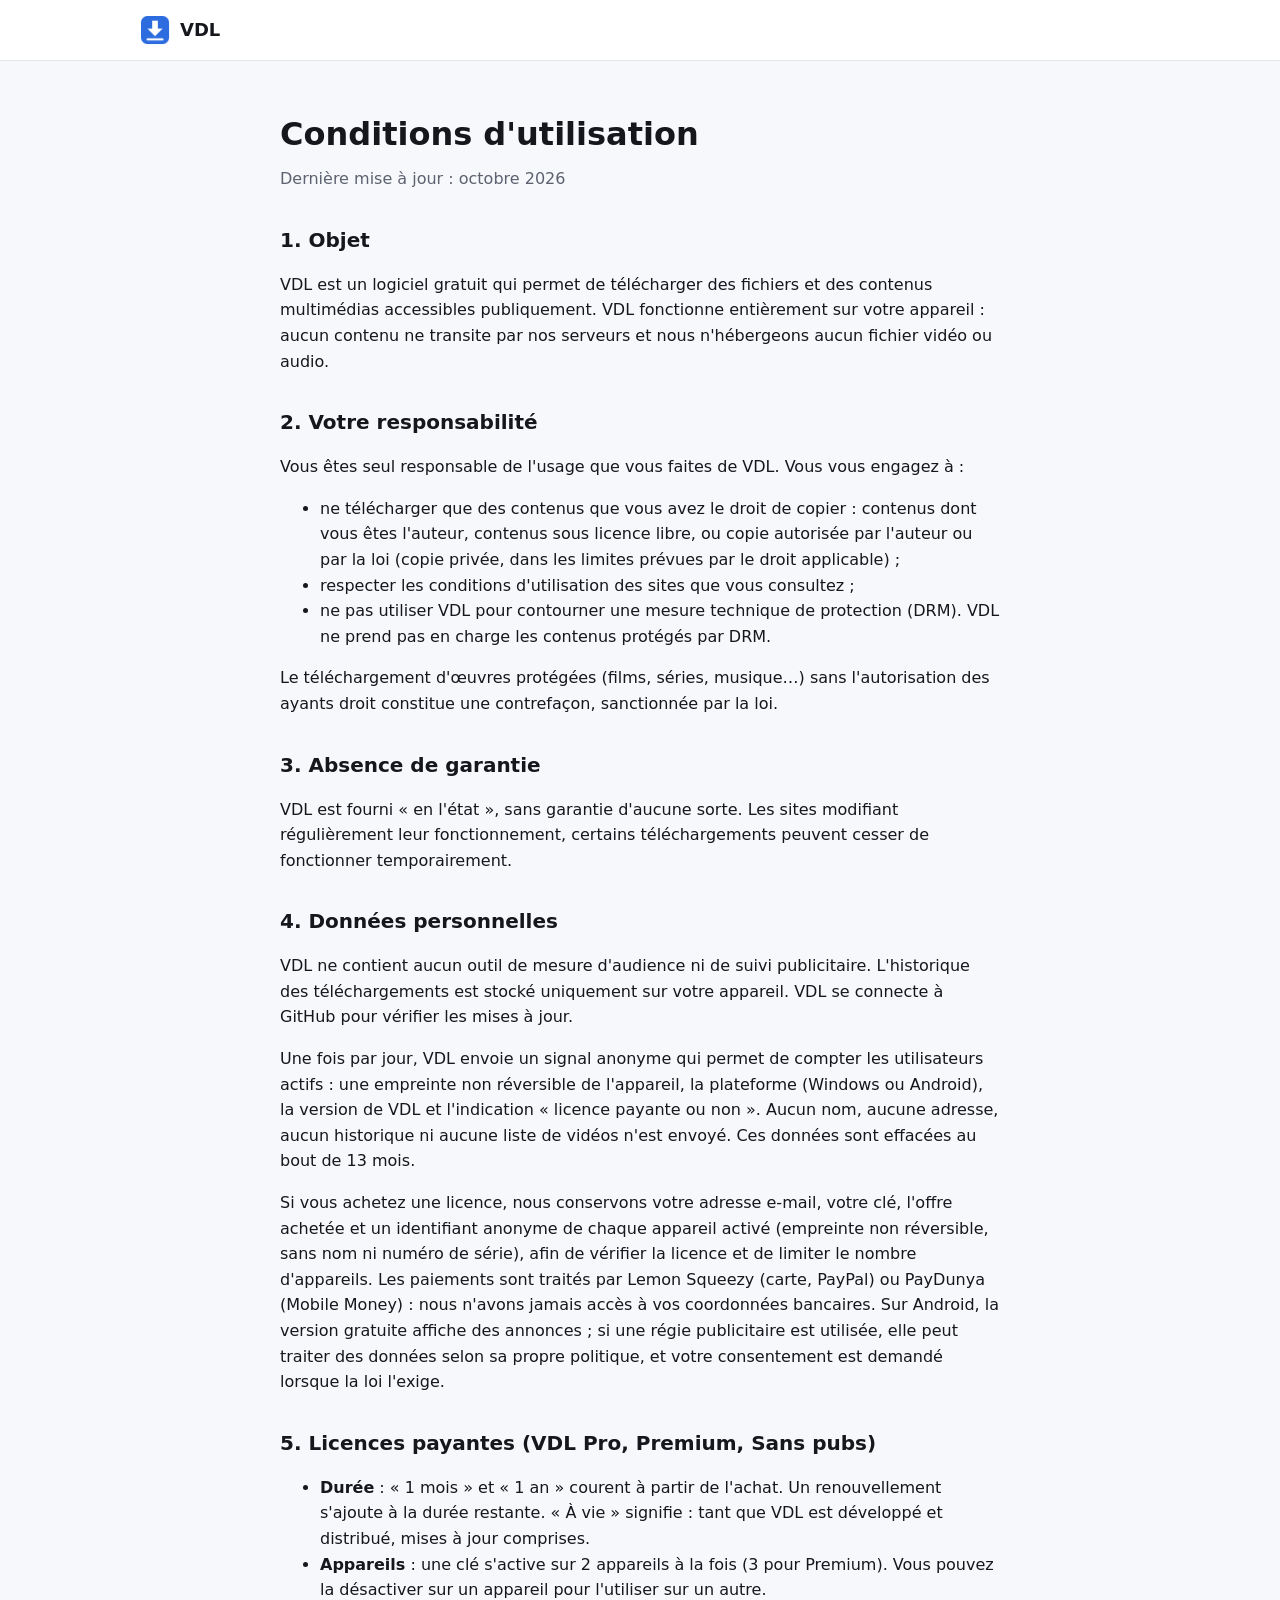
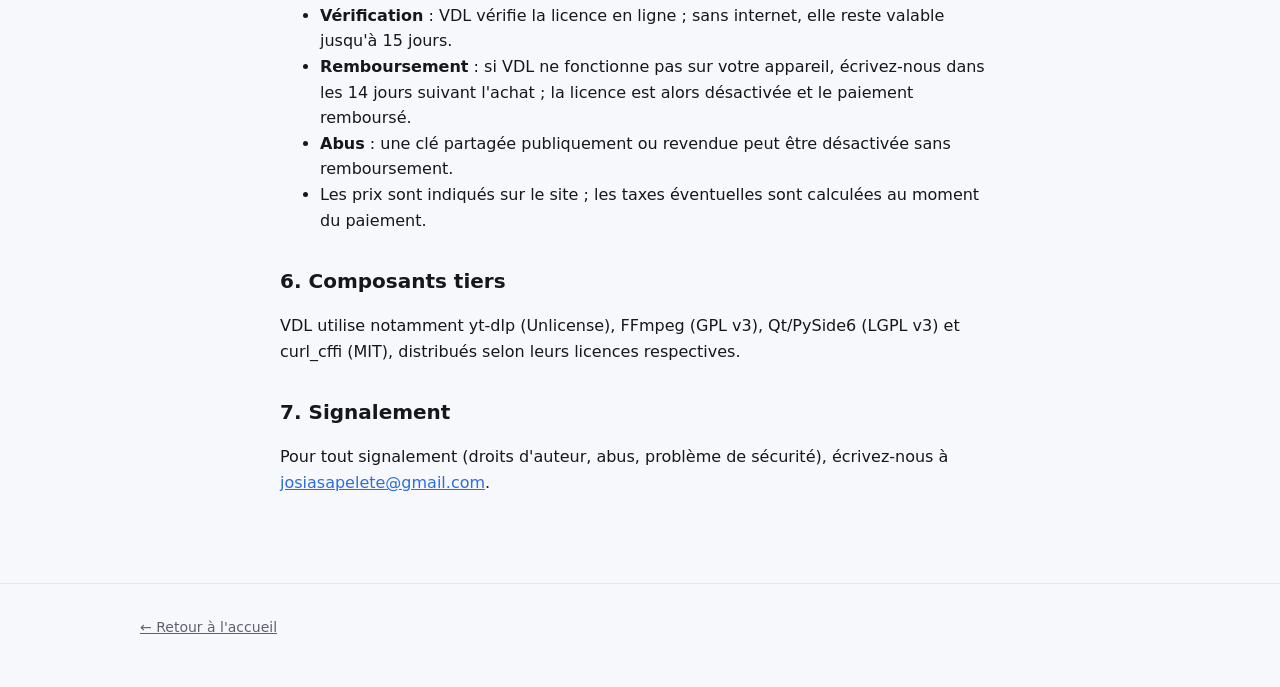
==== conditions.html @ c2122e07 "Site josiasapelete/vdl@b5f7071f3b7227092605905dc2d6e54211e97e05" ====
<!doctype html>
<html lang="fr">
<head>
  <meta charset="utf-8">
  <meta name="viewport" content="width=device-width, initial-scale=1">
  <title>Conditions d'utilisation — VDL</title>
  <link rel="icon" href="assets/icon.png">
  <link rel="stylesheet" href="style.css">
</head>
<body>
  <header>
    <div class="wrap">
      <a class="brand" href="index.html"><img src="assets/icon.png" alt="">VDL</a>
    </div>
  </header>

  <main class="wrap doc">
    <h1>Conditions d'utilisation</h1>
    <p class="updated">Dernière mise à jour : octobre 2026</p>

    <h2>1. Objet</h2>
    <p>VDL est un logiciel gratuit qui permet de télécharger des fichiers et des contenus multimédias
      accessibles publiquement. VDL fonctionne entièrement sur votre appareil : aucun contenu ne transite
      par nos serveurs et nous n'hébergeons aucun fichier vidéo ou audio.</p>

    <h2>2. Votre responsabilité</h2>
    <p>Vous êtes seul responsable de l'usage que vous faites de VDL. Vous vous engagez à :</p>
    <ul>
      <li>ne télécharger que des contenus que vous avez le droit de copier : contenus dont vous êtes l'auteur,
        contenus sous licence libre, ou copie autorisée par l'auteur ou par la loi (copie privée, dans les limites
        prévues par le droit applicable) ;</li>
      <li>respecter les conditions d'utilisation des sites que vous consultez ;</li>
      <li>ne pas utiliser VDL pour contourner une mesure technique de protection (DRM). VDL ne prend pas en
        charge les contenus protégés par DRM.</li>
    </ul>
    <p>Le téléchargement d'œuvres protégées (films, séries, musique…) sans l'autorisation des ayants droit
      constitue une contrefaçon, sanctionnée par la loi.</p>

    <h2>3. Absence de garantie</h2>
    <p>VDL est fourni « en l'état », sans garantie d'aucune sorte. Les sites modifiant régulièrement leur
      fonctionnement, certains téléchargements peuvent cesser de fonctionner temporairement.</p>

    <h2>4. Données personnelles</h2>
    <p>VDL ne contient aucun outil de mesure d'audience ni de suivi publicitaire. L'historique des
      téléchargements est stocké uniquement sur votre appareil. VDL se connecte à GitHub pour vérifier les
      mises à jour.</p>
    <p>Une fois par jour, VDL envoie un signal anonyme qui permet de compter les utilisateurs actifs :
      une empreinte non réversible de l'appareil, la plateforme (Windows ou Android), la version de VDL et
      l'indication « licence payante ou non ». Aucun nom, aucune adresse, aucun historique ni aucune liste
      de vidéos n'est envoyé. Ces données sont effacées au bout de 13 mois.</p>
    <p>Si vous achetez une licence, nous conservons votre adresse e-mail, votre clé, l'offre achetée et un
      identifiant anonyme de chaque appareil activé (empreinte non réversible, sans nom ni numéro de série),
      afin de vérifier la licence et de limiter le nombre d'appareils. Les paiements sont traités par
      Lemon Squeezy (carte, PayPal) ou PayDunya (Mobile Money) : nous n'avons jamais accès à vos coordonnées
      bancaires. Sur Android, la version gratuite affiche des annonces ; si une régie publicitaire est
      utilisée, elle peut traiter des données selon sa propre politique, et votre consentement est demandé
      lorsque la loi l'exige.</p>

    <h2>5. Licences payantes (VDL Pro, Premium, Sans pubs)</h2>
    <ul>
      <li><b>Durée</b> : « 1 mois » et « 1 an » courent à partir de l'achat. Un renouvellement s'ajoute à la
        durée restante. « À vie » signifie : tant que VDL est développé et distribué, mises à jour comprises.</li>
      <li><b>Appareils</b> : une clé s'active sur 2 appareils à la fois (3 pour Premium). Vous pouvez la
        désactiver sur un appareil pour l'utiliser sur un autre.</li>
      <li><b>Vérification</b> : VDL vérifie la licence en ligne ; sans internet, elle reste valable jusqu'à
        15 jours.</li>
      <li><b>Remboursement</b> : si VDL ne fonctionne pas sur votre appareil, écrivez-nous dans les 14 jours
        suivant l'achat ; la licence est alors désactivée et le paiement remboursé.</li>
      <li><b>Abus</b> : une clé partagée publiquement ou revendue peut être désactivée sans remboursement.</li>
      <li>Les prix sont indiqués sur le site ; les taxes éventuelles sont calculées au moment du paiement.</li>
    </ul>

    <h2>6. Composants tiers</h2>
    <p>VDL utilise notamment yt-dlp (Unlicense), FFmpeg (GPL v3), Qt/PySide6 (LGPL v3) et curl_cffi (MIT),
      distribués selon leurs licences respectives.</p>

    <h2>7. Signalement</h2>
    <p>Pour tout signalement (droits d'auteur, abus, problème de sécurité), écrivez-nous à
      <a id="contact" href="#">l'adresse de contact</a>.</p>
  </main>

  <footer>
    <div class="wrap"><a href="index.html">← Retour à l'accueil</a></div>
  </footer>
  <script src="config.js"></script>
  <script>
    const c = (window.VDL_CONFIG || {}).contact;
    if (c) { const a = document.getElementById("contact"); a.href = "mailto:" + c; a.textContent = c; }
  </script>
</body>
</html>
---- style.css ----
:root {
  --bg: #f7f8fb;
  --surface: #ffffff;
  --fg: #15171c;
  --muted: #5d6270;
  --line: #e4e6ec;
  --accent: #2d6cdf;
  --accent-ink: #ffffff;
  --accent-soft: #2d6cdf14;
  --warn: #9a6200;
  --radius: 14px;
  --shadow: 0 1px 2px rgba(16, 24, 40, .05), 0 8px 24px rgba(16, 24, 40, .06);
}
@media (prefers-color-scheme: dark) {
  :root {
    --bg: #0f1115;
    --surface: #171a21;
    --fg: #eceef3;
    --muted: #9aa0ad;
    --line: #262a33;
    --accent: #5b8ff0;
    --accent-soft: #5b8ff01f;
    --warn: #e3b25a;
    --shadow: none;
  }
}

* { box-sizing: border-box; }
html { scroll-behavior: smooth; }
body {
  margin: 0;
  background: var(--bg);
  color: var(--fg);
  font: 16px/1.6 system-ui, -apple-system, "Segoe UI", Roboto, sans-serif;
  -webkit-font-smoothing: antialiased;
}
a { color: var(--accent); }
img { max-width: 100%; display: block; }
.wrap { max-width: 1040px; margin: 0 auto; padding: 0 20px; }

/* En-tête */
header { border-bottom: 1px solid var(--line); background: var(--surface); position: sticky; top: 0; z-index: 5; }
header .wrap { display: flex; align-items: center; justify-content: space-between; height: 60px; }
.brand { display: flex; align-items: center; gap: 10px; font-weight: 700; font-size: 18px; color: var(--fg); text-decoration: none; }
.brand img { width: 30px; height: 30px; }
nav { display: flex; gap: 20px; }
nav a { color: var(--muted); text-decoration: none; font-size: 15px; }
nav a:hover { color: var(--fg); }
@media (max-width: 600px) { nav { display: none; } }

/* Accroche */
.hero { padding: 72px 0 56px; text-align: center; }
.hero h1 { font-size: clamp(30px, 5vw, 48px); line-height: 1.15; margin: 0 0 16px; letter-spacing: -.02em; }
.hero p.lead { font-size: clamp(17px, 2.2vw, 20px); color: var(--muted); max-width: 640px; margin: 0 auto 32px; }
.btn {
  display: inline-flex; align-items: center; gap: 10px;
  padding: 14px 26px; border-radius: 12px; border: 0;
  background: var(--accent); color: var(--accent-ink);
  font: 600 17px/1 inherit; text-decoration: none; cursor: pointer;
}
.btn:hover { filter: brightness(1.08); }
.btn.disabled { background: var(--line); color: var(--muted); pointer-events: none; }
.btn svg { width: 20px; height: 20px; }
.meta { margin-top: 12px; color: var(--muted); font-size: 14px; }
.others { margin-top: 20px; font-size: 15px; color: var(--muted); }
.others a { margin: 0 6px; }

/* Plateformes */
.platforms { display: grid; grid-template-columns: repeat(4, 1fr); gap: 14px; margin: 8px 0 72px; }
@media (max-width: 820px) { .platforms { grid-template-columns: repeat(2, 1fr); } }
@media (max-width: 440px) { .platforms { grid-template-columns: 1fr; } }
.platform {
  background: var(--surface); border: 1px solid var(--line); border-radius: var(--radius);
  padding: 20px; box-shadow: var(--shadow); display: flex; flex-direction: column; gap: 6px;
}
.platform.current { border-color: var(--accent); box-shadow: 0 0 0 3px var(--accent-soft); }
.platform h3 { margin: 0; font-size: 17px; }
.platform p { margin: 0 0 10px; color: var(--muted); font-size: 14px; flex: 1; }
.platform a.dl { font-weight: 600; text-decoration: none; }
.platform .soon { color: var(--muted); font-size: 14px; font-weight: 600; }

/* Sections */
section { padding: 56px 0; border-top: 1px solid var(--line); }
section h2 { font-size: clamp(24px, 3.4vw, 32px); margin: 0 0 8px; letter-spacing: -.01em; }
section p.sub { color: var(--muted); margin: 0 0 32px; }
.features { display: grid; grid-template-columns: repeat(3, 1fr); gap: 16px; }
@media (max-width: 820px) { .features { grid-template-columns: 1fr 1fr; } }
@media (max-width: 520px) { .features { grid-template-columns: 1fr; } }
/* Tarifs */
.pay-toggle { display: inline-flex; gap: 4px; padding: 4px; border-radius: 999px; background: var(--surface); border: 1px solid var(--line); margin-bottom: 20px; flex-wrap: wrap; }
.pay-toggle button { border: 0; background: none; color: var(--muted); font: 600 14px system-ui, sans-serif; padding: 8px 14px; border-radius: 999px; cursor: pointer; }
.pay-toggle button.on { background: var(--accent); color: var(--accent-ink); }
.plans { display: grid; grid-template-columns: repeat(3, 1fr); gap: 16px; align-items: start; }
@media (max-width: 820px) { .plans { grid-template-columns: 1fr; } }
.plan { position: relative; background: var(--surface); border: 1px solid var(--line); border-radius: var(--radius); padding: 22px; box-shadow: var(--shadow); }
.plan.featured { border: 2px solid var(--accent); }
.plan h3 { margin: 0 0 10px; font-size: 19px; }
.plan h3 small { display: block; font-size: 13px; font-weight: 500; color: var(--muted); }
.plan ul { margin: 0 0 16px; padding-left: 18px; color: var(--muted); font-size: 14px; }
.plan .tag-best { position: absolute; top: -12px; right: 16px; background: var(--accent); color: var(--accent-ink); font-size: 12px; font-weight: 700; padding: 3px 10px; border-radius: 999px; }
.price-row { display: flex; align-items: center; gap: 10px; padding: 10px 0; border-top: 1px solid var(--line); }
.price-row .dur { color: var(--muted); font-size: 14px; min-width: 52px; }
.price-row .amount { flex: 1; font-weight: 700; font-size: 18px; }
.price-row.hidden { display: none; }
.btn.small { padding: 8px 14px; font-size: 14px; }
.free-note { color: var(--muted); font-size: 14px; margin: 16px 0 0; }
.feature { background: var(--surface); border: 1px solid var(--line); border-radius: var(--radius); padding: 20px; }
.feature .ico { width: 38px; height: 38px; border-radius: 10px; background: var(--accent-soft); color: var(--accent); display: grid; place-items: center; margin-bottom: 12px; }
.feature .ico svg { width: 20px; height: 20px; }
.feature h3 { margin: 0 0 6px; font-size: 17px; }
.feature p { margin: 0; color: var(--muted); font-size: 15px; }

.shot { margin: 0 auto; border-radius: var(--radius); border: 1px solid var(--line); box-shadow: var(--shadow); overflow: hidden; max-width: 900px; }

/* Guides */
.guides { display: grid; grid-template-columns: repeat(3, 1fr); gap: 16px; }
@media (max-width: 820px) { .guides { grid-template-columns: 1fr; } }
.guide { background: var(--surface); border: 1px solid var(--line); border-radius: var(--radius); padding: 22px; }
.guide h3 { margin: 0 0 12px; font-size: 18px; }
.guide ol { margin: 0; padding-left: 20px; }
.guide li { margin-bottom: 8px; }
.guide .note { margin-top: 12px; font-size: 14px; color: var(--muted); }
kbd, .ui { font: 600 .9em/1 inherit; background: var(--accent-soft); color: var(--fg); padding: 2px 6px; border-radius: 5px; white-space: nowrap; }

/* FAQ */
details { background: var(--surface); border: 1px solid var(--line); border-radius: 12px; padding: 16px 20px; margin-bottom: 10px; }
summary { cursor: pointer; font-weight: 600; }
details p { color: var(--muted); margin: 10px 0 0; }

/* Pied de page */
footer { border-top: 1px solid var(--line); padding: 32px 0 48px; color: var(--muted); font-size: 14px; }
footer .wrap { display: flex; flex-wrap: wrap; gap: 12px 24px; justify-content: space-between; }
footer a { color: var(--muted); }

/* Page texte (conditions) */
.doc { max-width: 760px; padding: 48px 20px 72px; }
.doc h1 { font-size: 32px; margin: 0 0 6px; }
.doc h2 { font-size: 20px; margin: 32px 0 8px; }
.doc p, .doc li { color: var(--fg); }
.doc .updated { color: var(--muted); margin: 0 0 24px; }

/* Bandeau « Nouveau » */
.new-badge {
  display: inline-flex; align-items: center; gap: 10px; margin-bottom: 22px;
  padding: 6px 14px 6px 6px; border-radius: 999px; border: 1px solid var(--line);
  background: var(--surface); color: var(--fg); text-decoration: none; font-size: 14px;
}
.new-badge span { background: var(--accent); color: var(--accent-ink); border-radius: 999px; padding: 3px 10px; font-weight: 600; font-size: 13px; }
.new-badge:hover { border-color: var(--accent); }
@media (max-width: 520px) { .new-badge { font-size: 13px; text-align: left; } }

/* Section Android */
.kicker { display: inline-block; color: var(--accent); font-weight: 600; font-size: 14px; margin-bottom: 8px; }
.android-points { display: grid; grid-template-columns: repeat(4, 1fr); gap: 16px; margin-bottom: 40px; }
@media (max-width: 900px) { .android-points { grid-template-columns: 1fr 1fr; } }
@media (max-width: 520px) { .android-points { grid-template-columns: 1fr; } }
.point { border-left: 3px solid var(--accent); padding: 2px 0 2px 14px; }
.point h3 { margin: 0 0 6px; font-size: 16px; }
.point p { margin: 0; color: var(--muted); font-size: 15px; }

.phones {
  display: flex; gap: 20px; overflow-x: auto; scroll-snap-type: x mandatory;
  padding: 4px 4px 16px; margin: 0 -4px;
}
.phone { flex: 0 0 230px; margin: 0; scroll-snap-align: start; }
.phone img {
  width: 100%; height: auto; border-radius: 26px; border: 6px solid #1b1d23;
  box-shadow: 0 10px 30px rgba(16, 24, 40, .18); background: #fff;
}
.phone figcaption { margin-top: 12px; font-size: 14px; color: var(--muted); text-align: center; }
.center { text-align: center; margin: 28px 0 0; }

/* Nouveautés */
.changelog { display: grid; gap: 16px; }
.release { background: var(--surface); border: 1px solid var(--line); border-radius: var(--radius); padding: 20px 22px; }
.release-head { display: flex; align-items: center; gap: 12px; margin-bottom: 8px; }
.release .tag { background: var(--accent-soft); color: var(--accent); font-weight: 700; font-size: 13px; padding: 3px 10px; border-radius: 999px; }
.release .date { color: var(--muted); font-size: 14px; }
.release h3 { margin: 0 0 8px; font-size: 18px; }
.release ul { margin: 0; padding-left: 20px; color: var(--muted); }
.release li { margin-bottom: 4px; }
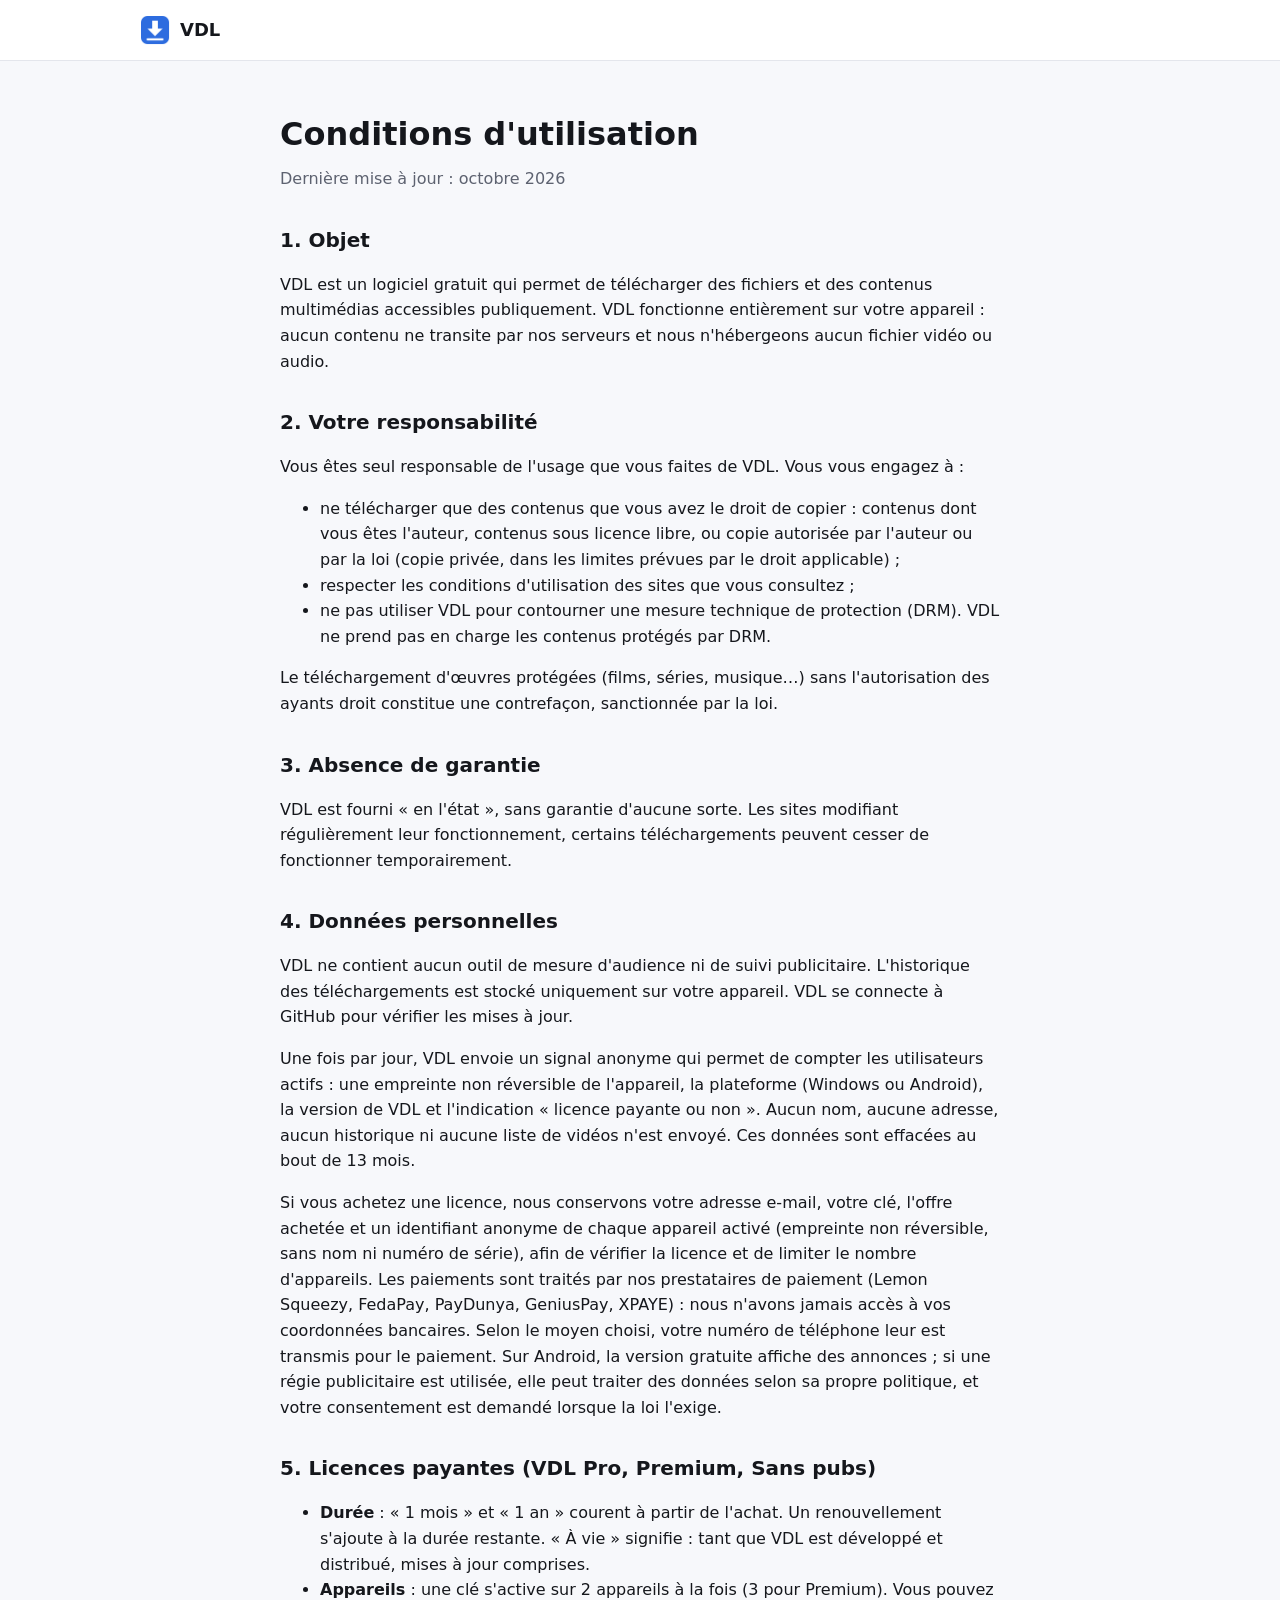
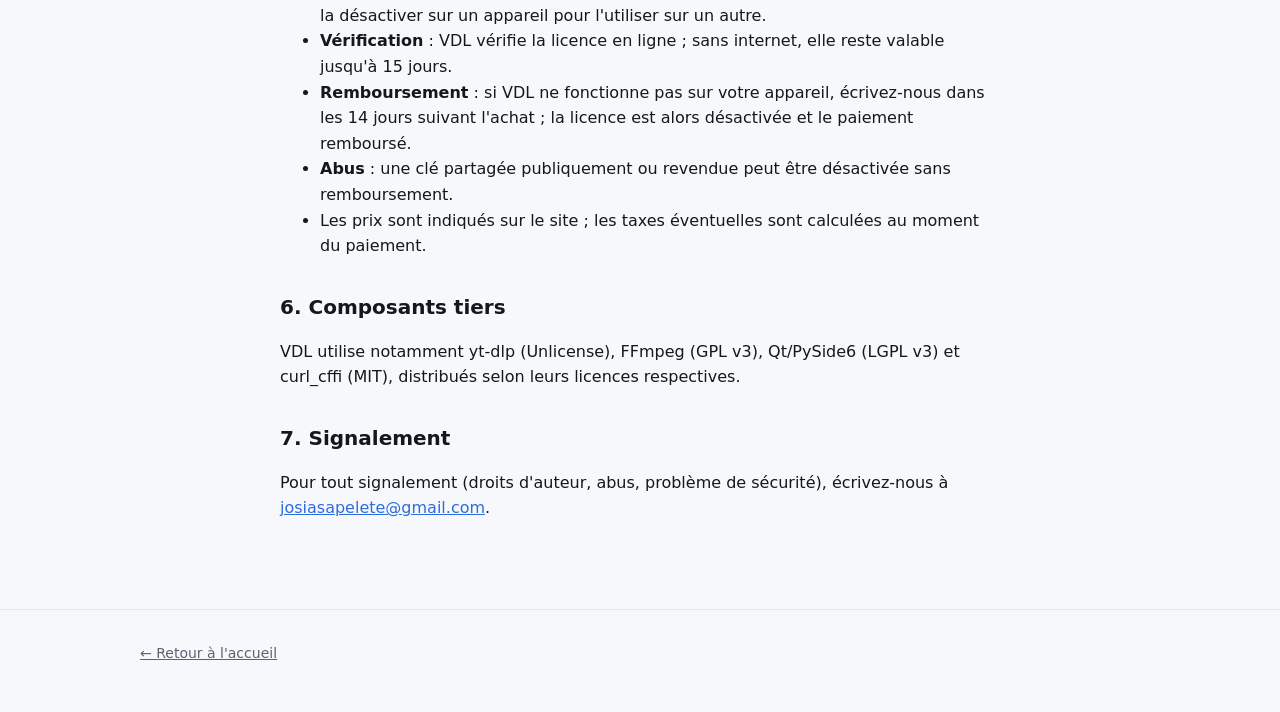
==== commit be22acb4: "Site josiasapelete/vdl@2f2d926a12bb8e24a9d0c6c224f63cb47164e4df" ====
--- a/conditions.html
+++ b/conditions.html
@@ -51,8 +51,8 @@
     <p>Si vous achetez une licence, nous conservons votre adresse e-mail, votre clé, l'offre achetée et un
       identifiant anonyme de chaque appareil activé (empreinte non réversible, sans nom ni numéro de série),
       afin de vérifier la licence et de limiter le nombre d'appareils. Les paiements sont traités par
-      Lemon Squeezy (carte, PayPal) ou PayDunya (Mobile Money) : nous n'avons jamais accès à vos coordonnées
-      bancaires. Sur Android, la version gratuite affiche des annonces ; si une régie publicitaire est
+      nos prestataires de paiement (Lemon Squeezy, FedaPay, PayDunya, GeniusPay, XPAYE) : nous n'avons jamais accès à
+      vos coordonnées bancaires. Selon le moyen choisi, votre numéro de téléphone leur est transmis pour le paiement. Sur Android, la version gratuite affiche des annonces ; si une régie publicitaire est
       utilisée, elle peut traiter des données selon sa propre politique, et votre consentement est demandé
       lorsque la loi l'exige.</p>
 
--- a/style.css
+++ b/style.css
@@ -172,6 +172,9 @@
 
 /* Nouveautés */
 .changelog { display: grid; gap: 16px; }
+.video-frame { max-width: 900px; margin: 0 auto; border-radius: var(--radius); overflow: hidden; border: 1px solid var(--line);
+               box-shadow: var(--shadow); background: #0b1230; aspect-ratio: 16 / 9; }
+.video-frame video { display: block; width: 100%; height: 100%; }
 .release { background: var(--surface); border: 1px solid var(--line); border-radius: var(--radius); padding: 20px 22px; }
 .release-head { display: flex; align-items: center; gap: 12px; margin-bottom: 8px; }
 .release .tag { background: var(--accent-soft); color: var(--accent); font-weight: 700; font-size: 13px; padding: 3px 10px; border-radius: 999px; }
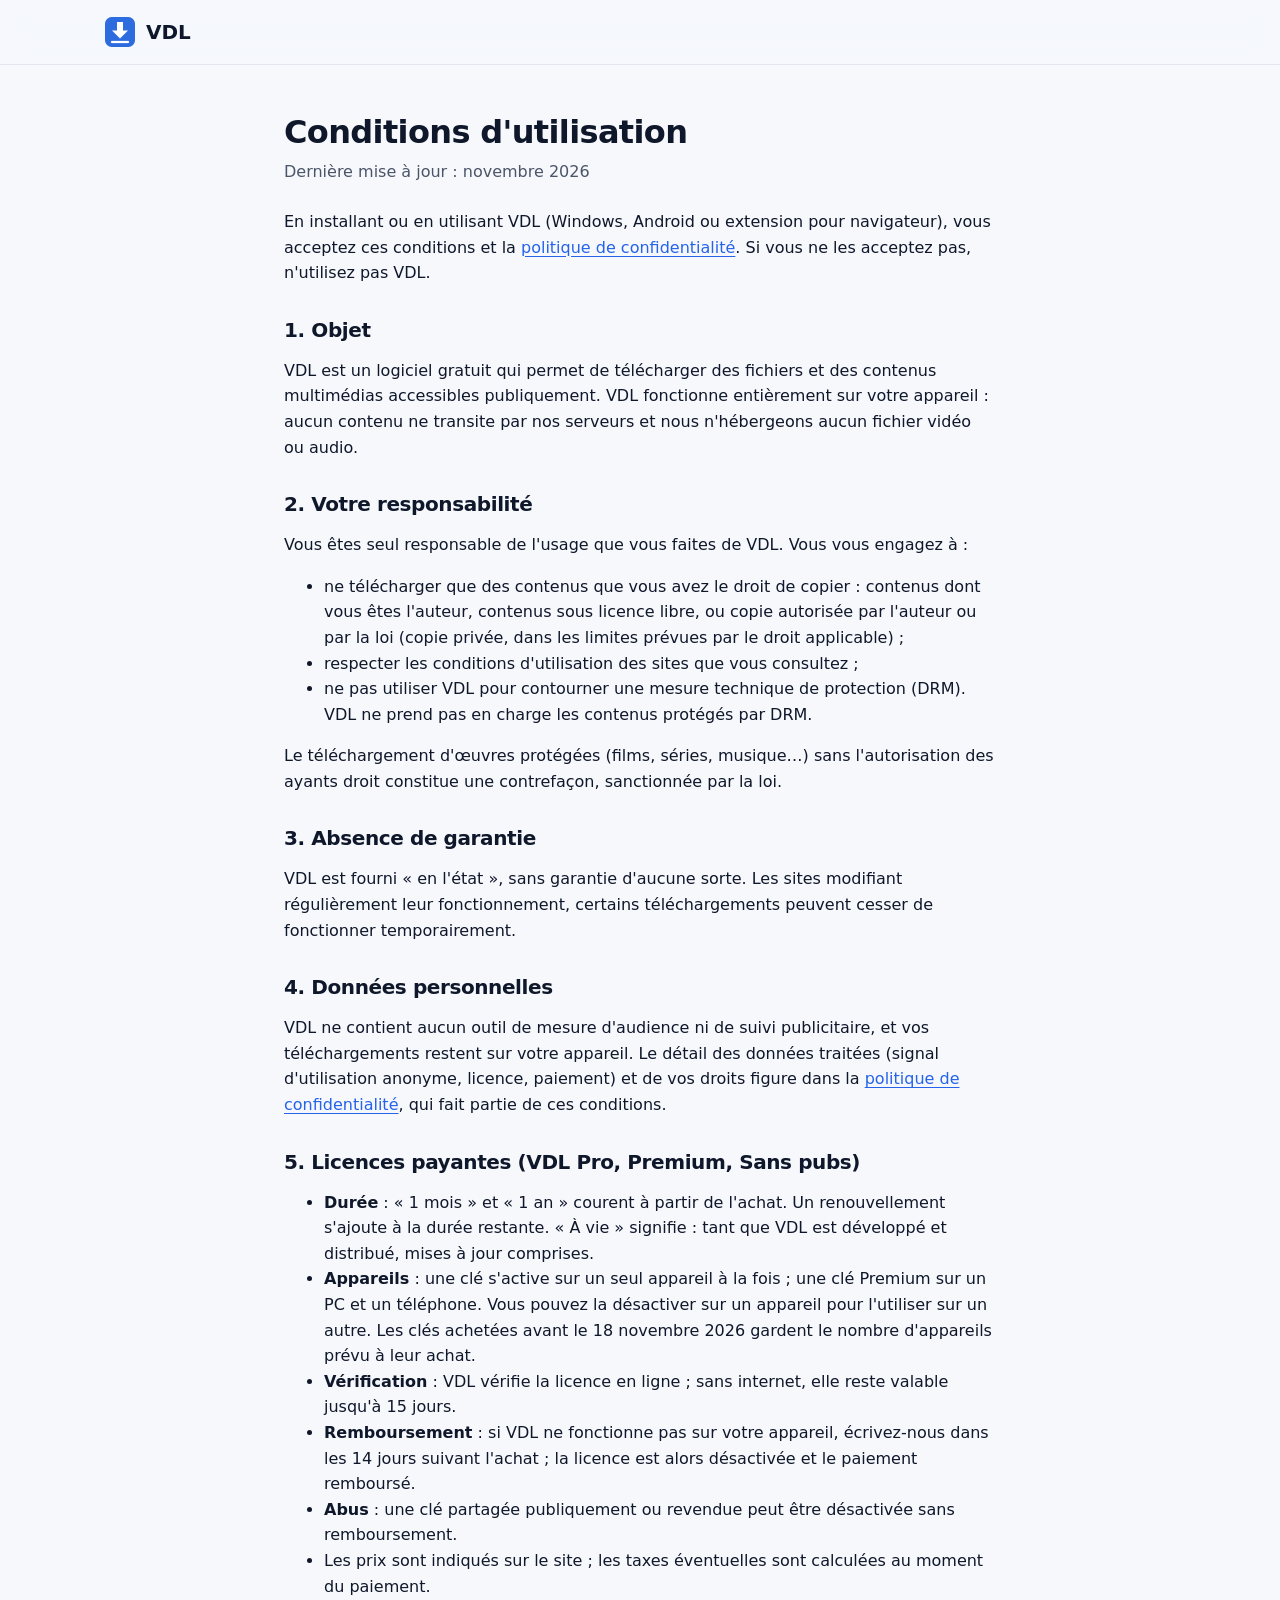
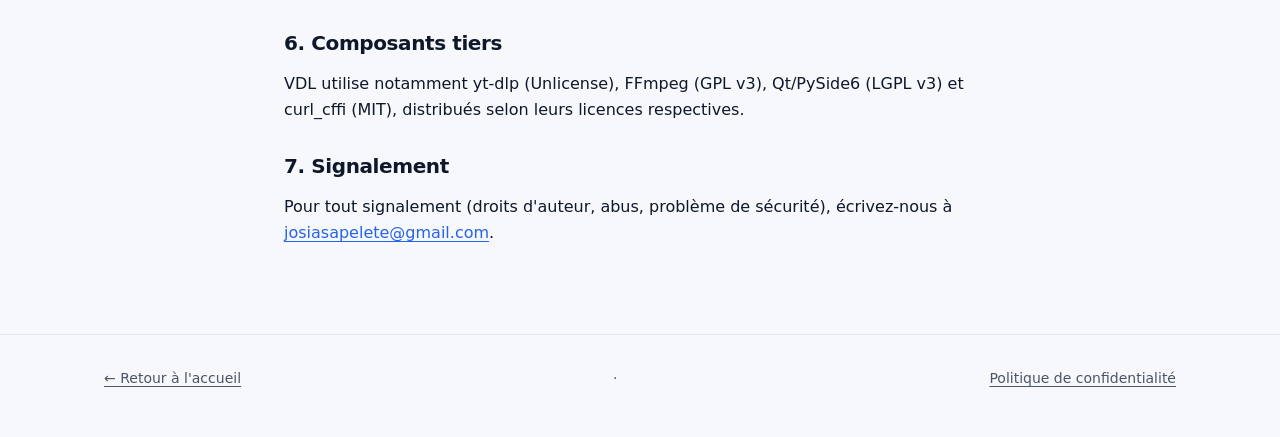
==== commit a7697310: "Site josiasapelete/vdl@a9b8437d21240a915da3cf23922e4b2e1515e6ec" ====
--- a/conditions.html
+++ b/conditions.html
@@ -16,7 +16,9 @@
 
   <main class="wrap doc">
     <h1>Conditions d'utilisation</h1>
-    <p class="updated">Dernière mise à jour : octobre 2026</p>
+    <p class="updated">Dernière mise à jour : novembre 2026</p>
+    <p>En installant ou en utilisant VDL (Windows, Android ou extension pour navigateur), vous acceptez ces conditions
+      et la <a href="confidentialite.html">politique de confidentialité</a>. Si vous ne les acceptez pas, n'utilisez pas VDL.</p>
 
     <h2>1. Objet</h2>
     <p>VDL est un logiciel gratuit qui permet de télécharger des fichiers et des contenus multimédias
@@ -41,27 +43,17 @@
       fonctionnement, certains téléchargements peuvent cesser de fonctionner temporairement.</p>
 
     <h2>4. Données personnelles</h2>
-    <p>VDL ne contient aucun outil de mesure d'audience ni de suivi publicitaire. L'historique des
-      téléchargements est stocké uniquement sur votre appareil. VDL se connecte à GitHub pour vérifier les
-      mises à jour.</p>
-    <p>Une fois par jour, VDL envoie un signal anonyme qui permet de compter les utilisateurs actifs :
-      une empreinte non réversible de l'appareil, la plateforme (Windows ou Android), la version de VDL et
-      l'indication « licence payante ou non ». Aucun nom, aucune adresse, aucun historique ni aucune liste
-      de vidéos n'est envoyé. Ces données sont effacées au bout de 13 mois.</p>
-    <p>Si vous achetez une licence, nous conservons votre adresse e-mail, votre clé, l'offre achetée et un
-      identifiant anonyme de chaque appareil activé (empreinte non réversible, sans nom ni numéro de série),
-      afin de vérifier la licence et de limiter le nombre d'appareils. Les paiements sont traités par
-      nos prestataires de paiement (Lemon Squeezy, FedaPay, PayDunya, GeniusPay, XPAYE) : nous n'avons jamais accès à
-      vos coordonnées bancaires. Selon le moyen choisi, votre numéro de téléphone leur est transmis pour le paiement. Sur Android, la version gratuite affiche des annonces ; si une régie publicitaire est
-      utilisée, elle peut traiter des données selon sa propre politique, et votre consentement est demandé
-      lorsque la loi l'exige.</p>
+    <p>VDL ne contient aucun outil de mesure d'audience ni de suivi publicitaire, et vos téléchargements restent sur votre
+      appareil. Le détail des données traitées (signal d'utilisation anonyme, licence, paiement) et de vos droits figure dans la
+      <a href="confidentialite.html">politique de confidentialité</a>, qui fait partie de ces conditions.</p>
 
     <h2>5. Licences payantes (VDL Pro, Premium, Sans pubs)</h2>
     <ul>
       <li><b>Durée</b> : « 1 mois » et « 1 an » courent à partir de l'achat. Un renouvellement s'ajoute à la
         durée restante. « À vie » signifie : tant que VDL est développé et distribué, mises à jour comprises.</li>
-      <li><b>Appareils</b> : une clé s'active sur 2 appareils à la fois (3 pour Premium). Vous pouvez la
-        désactiver sur un appareil pour l'utiliser sur un autre.</li>
+      <li><b>Appareils</b> : une clé s'active sur un seul appareil à la fois ; une clé Premium sur un PC et un
+        téléphone. Vous pouvez la désactiver sur un appareil pour l'utiliser sur un autre. Les clés achetées avant
+        le 18 novembre 2026 gardent le nombre d'appareils prévu à leur achat.</li>
       <li><b>Vérification</b> : VDL vérifie la licence en ligne ; sans internet, elle reste valable jusqu'à
         15 jours.</li>
       <li><b>Remboursement</b> : si VDL ne fonctionne pas sur votre appareil, écrivez-nous dans les 14 jours
@@ -80,7 +72,7 @@
   </main>
 
   <footer>
-    <div class="wrap"><a href="index.html">← Retour à l'accueil</a></div>
+    <div class="wrap"><a href="index.html">← Retour à l'accueil</a> · <a href="confidentialite.html">Politique de confidentialité</a></div>
   </footer>
   <script src="config.js"></script>
   <script>
--- a/style.css
+++ b/style.css
@@ -1,184 +1,356 @@
+/* VDL — feuille de style du site.
+   Jetons : couleurs, espacements (grille de 4/8), rayons, ombres. Clair par défaut, sombre selon le système. */
 :root {
-  --bg: #f7f8fb;
+  --bg: #f6f8fc;
   --surface: #ffffff;
-  --fg: #15171c;
-  --muted: #5d6270;
-  --line: #e4e6ec;
-  --accent: #2d6cdf;
+  --surface-2: #eef2fa;
+  --fg: #0f172a;
+  --muted: #4b5568;
+  --line: #e2e7f0;
+  --accent: #2563eb;
+  --accent-hover: #1d4ed8;
   --accent-ink: #ffffff;
-  --accent-soft: #2d6cdf14;
+  --accent-soft: #2563eb14;
+  --accent-2: #7c3aed;
+  --success: #15803d;
   --warn: #9a6200;
-  --radius: 14px;
-  --shadow: 0 1px 2px rgba(16, 24, 40, .05), 0 8px 24px rgba(16, 24, 40, .06);
+  --radius-sm: 10px;
+  --radius: 16px;
+  --radius-lg: 24px;
+  --shadow-sm: 0 1px 2px rgba(15, 23, 42, .06);
+  --shadow: 0 1px 2px rgba(15, 23, 42, .05), 0 12px 32px rgba(15, 23, 42, .08);
+  --shadow-lg: 0 24px 60px rgba(15, 23, 42, .18);
+  --font-body: "DM Sans", system-ui, -apple-system, "Segoe UI", Roboto, sans-serif;
+  --font-head: "Space Grotesk", var(--font-body);
+  --ease: cubic-bezier(.2, .7, .2, 1);
+  --header-h: 64px;
 }
 @media (prefers-color-scheme: dark) {
   :root {
-    --bg: #0f1115;
-    --surface: #171a21;
-    --fg: #eceef3;
-    --muted: #9aa0ad;
-    --line: #262a33;
-    --accent: #5b8ff0;
-    --accent-soft: #5b8ff01f;
+    --bg: #0b0f17;
+    --surface: #131a26;
+    --surface-2: #1a2232;
+    --fg: #e8ecf4;
+    --muted: #a3acbd;
+    --line: #253046;
+    --accent: #5b8def;
+    --accent-hover: #7aa3f3;
+    --accent-ink: #0b0f17;
+    --accent-soft: #5b8def22;
+    --accent-2: #a78bfa;
+    --success: #4ade80;
     --warn: #e3b25a;
-    --shadow: none;
+    --shadow-sm: none;
+    --shadow: 0 1px 0 rgba(255, 255, 255, .03), 0 12px 32px rgba(0, 0, 0, .35);
+    --shadow-lg: 0 24px 60px rgba(0, 0, 0, .55);
   }
 }
 
+/* ---------------------------------------------------------------- base */
 * { box-sizing: border-box; }
-html { scroll-behavior: smooth; }
+html { scroll-behavior: smooth; scroll-padding-top: calc(var(--header-h) + 16px); }
 body {
   margin: 0;
   background: var(--bg);
   color: var(--fg);
-  font: 16px/1.6 system-ui, -apple-system, "Segoe UI", Roboto, sans-serif;
+  font: 400 1rem/1.6 var(--font-body);
   -webkit-font-smoothing: antialiased;
-}
-a { color: var(--accent); }
-img { max-width: 100%; display: block; }
-.wrap { max-width: 1040px; margin: 0 auto; padding: 0 20px; }
-
-/* En-tête */
-header { border-bottom: 1px solid var(--line); background: var(--surface); position: sticky; top: 0; z-index: 5; }
-header .wrap { display: flex; align-items: center; justify-content: space-between; height: 60px; }
-.brand { display: flex; align-items: center; gap: 10px; font-weight: 700; font-size: 18px; color: var(--fg); text-decoration: none; }
-.brand img { width: 30px; height: 30px; }
-nav { display: flex; gap: 20px; }
-nav a { color: var(--muted); text-decoration: none; font-size: 15px; }
-nav a:hover { color: var(--fg); }
-@media (max-width: 600px) { nav { display: none; } }
-
-/* Accroche */
-.hero { padding: 72px 0 56px; text-align: center; }
-.hero h1 { font-size: clamp(30px, 5vw, 48px); line-height: 1.15; margin: 0 0 16px; letter-spacing: -.02em; }
-.hero p.lead { font-size: clamp(17px, 2.2vw, 20px); color: var(--muted); max-width: 640px; margin: 0 auto 32px; }
+  text-rendering: optimizeLegibility;
+}
+h1, h2, h3 { font-family: var(--font-head); font-weight: 700; letter-spacing: -.02em; line-height: 1.2; text-wrap: balance; }
+a { color: var(--accent); text-underline-offset: 3px; }
+a:hover { color: var(--accent-hover); }
+img { max-width: 100%; height: auto; display: block; }
+:focus-visible { outline: 3px solid var(--accent); outline-offset: 3px; border-radius: 6px; }
+.wrap { max-width: 1120px; margin: 0 auto; padding: 0 24px; }
+@media (max-width: 520px) { .wrap { padding: 0 16px; } }
+@media (prefers-reduced-motion: reduce) {
+  html { scroll-behavior: auto; }
+  *, *::before, *::after { transition: none !important; animation: none !important; }
+}
+.skip { position: absolute; left: 16px; top: -48px; z-index: 20; background: var(--accent); color: var(--accent-ink);
+  padding: 8px 16px; border-radius: var(--radius-sm); font-weight: 600; text-decoration: none; }
+.skip:focus { top: 12px; color: var(--accent-ink); }
+
+/* ---------------------------------------------------------------- boutons */
 .btn {
-  display: inline-flex; align-items: center; gap: 10px;
-  padding: 14px 26px; border-radius: 12px; border: 0;
+  display: inline-flex; align-items: center; justify-content: center; gap: 8px;
+  min-height: 44px; padding: 12px 20px; border-radius: 12px; border: 1px solid transparent;
   background: var(--accent); color: var(--accent-ink);
-  font: 600 17px/1 inherit; text-decoration: none; cursor: pointer;
-}
-.btn:hover { filter: brightness(1.08); }
-.btn.disabled { background: var(--line); color: var(--muted); pointer-events: none; }
-.btn svg { width: 20px; height: 20px; }
-.meta { margin-top: 12px; color: var(--muted); font-size: 14px; }
-.others { margin-top: 20px; font-size: 15px; color: var(--muted); }
-.others a { margin: 0 6px; }
-
-/* Plateformes */
-.platforms { display: grid; grid-template-columns: repeat(4, 1fr); gap: 14px; margin: 8px 0 72px; }
-@media (max-width: 820px) { .platforms { grid-template-columns: repeat(2, 1fr); } }
-@media (max-width: 440px) { .platforms { grid-template-columns: 1fr; } }
+  font: 600 1rem/1.25 var(--font-body); text-align: center; text-decoration: none; cursor: pointer;
+  box-shadow: 0 1px 2px rgba(37, 99, 235, .25), 0 6px 16px rgba(37, 99, 235, .22);
+  transition: background-color .2s var(--ease), transform .2s var(--ease), box-shadow .2s var(--ease);
+}
+.btn:hover { background: var(--accent-hover); color: var(--accent-ink); transform: translateY(-1px); }
+.btn:active { transform: translateY(0); }
+.btn svg { width: 20px; height: 20px; flex: none; }
+.btn-lg { min-height: 52px; padding: 16px 28px; font-size: 1.0625rem; border-radius: 14px; }
+.btn-sm, .btn.small { min-height: 36px; padding: 8px 16px; font-size: .875rem; border-radius: 10px; box-shadow: none; }
+.btn-block { width: 100%; }
+.btn-ghost { background: var(--surface); color: var(--fg); border-color: var(--line); box-shadow: var(--shadow-sm); }
+.btn-ghost:hover { background: var(--surface-2); color: var(--fg); }
+.btn-light { background: #fff; color: #1e3a8a; box-shadow: 0 8px 24px rgba(0, 0, 0, .18); }
+.btn-light:hover { background: #eef2ff; color: #1e3a8a; }
+.btn.disabled { background: var(--line); color: var(--muted); box-shadow: none; pointer-events: none; }
+.link { font-size: .875rem; font-weight: 600; text-decoration: none; }
+.link:hover { text-decoration: underline; }
+
+/* ---------------------------------------------------------------- en-tête */
+header, .site-header {
+  position: sticky; top: 0; z-index: 10;
+  background: color-mix(in srgb, var(--bg) 82%, transparent);
+  backdrop-filter: saturate(1.6) blur(14px); -webkit-backdrop-filter: saturate(1.6) blur(14px);
+  border-bottom: 1px solid var(--line);
+}
+header .wrap { display: flex; align-items: center; gap: 24px; height: var(--header-h); }
+.brand { display: flex; align-items: center; gap: 10px; font: 700 1.25rem/1 var(--font-head); color: var(--fg); text-decoration: none; }
+.brand:hover { color: var(--fg); }
+.brand img { width: 32px; height: 32px; border-radius: 8px; }
+nav { display: flex; gap: 4px; margin-left: auto; }
+nav a { color: var(--muted); text-decoration: none; font-size: .9375rem; font-weight: 600; padding: 8px 12px; border-radius: 8px;
+  transition: color .2s var(--ease), background-color .2s var(--ease); }
+nav a:hover { color: var(--fg); background: var(--surface-2); }
+.header-cta { flex: none; }
+@media (max-width: 900px) { nav { display: none; } .header-cta { margin-left: auto; } }
+
+/* ---------------------------------------------------------------- accroche */
+.hero-bg { position: relative; overflow: hidden; }
+.hero {
+  display: grid; grid-template-columns: 1.15fr .85fr; gap: 48px; align-items: center;
+  padding: 72px 24px 48px;
+}
+.hero > * { min-width: 0; }
+.hero h1 { font-size: clamp(2.25rem, 4.2vw, 3rem); margin: 0 0 16px; letter-spacing: -.035em; }
+.grad { background: linear-gradient(90deg, var(--accent), var(--accent-2)); -webkit-background-clip: text; background-clip: text; color: transparent; }
+.hero .lead { font-size: clamp(1.0625rem, 2vw, 1.25rem); color: var(--muted); max-width: 34em; margin: 0 0 32px; }
+.hero-actions { display: flex; flex-wrap: wrap; gap: 12px; }
+.meta { margin-top: 16px; color: var(--muted); font-size: .875rem; font-variant-numeric: tabular-nums; }
+.others { margin-top: 8px; font-size: .9375rem; color: var(--muted); }
+.others a { margin: 0 4px; font-weight: 600; }
+
+.hero-visual { position: relative; padding: 0 0 40px 0; }
+.shot-desktop {
+  width: 100%; border-radius: 14px; border: 1px solid var(--line);
+  box-shadow: var(--shadow-lg); background: var(--surface);
+  transform: perspective(1600px) rotateY(-8deg) rotateX(2deg); transform-origin: left center;
+}
+.shot-phone {
+  position: absolute; right: -8px; bottom: 0; width: 30%; min-width: 120px;
+  border-radius: 22px; border: 5px solid #111827; background: #fff; box-shadow: var(--shadow-lg);
+}
+@media (max-width: 900px) {
+  .hero { grid-template-columns: 1fr; text-align: center; padding-top: 48px; gap: 40px; }
+  .hero .lead { margin-left: auto; margin-right: auto; }
+  .hero-actions { justify-content: center; }
+  .hero-visual { max-width: 560px; margin: 0 auto; }
+  .shot-desktop { transform: none; }
+}
+@media (max-width: 520px) {
+  .hero-actions .btn { width: 100%; }
+  .hero h1 br { display: none; }
+}
+
+.new-badge {
+  display: inline-flex; align-items: center; gap: 10px; margin-bottom: 24px; max-width: 100%;
+  padding: 6px 14px 6px 6px; border-radius: 999px; border: 1px solid var(--line);
+  background: var(--surface); color: var(--fg); text-decoration: none; font-size: .875rem; box-shadow: var(--shadow-sm);
+  transition: border-color .2s var(--ease);
+}
+.new-badge span { background: var(--accent); color: var(--accent-ink); border-radius: 999px; padding: 4px 10px; font-weight: 600; font-size: .8125rem; flex: none; }
+.new-badge:hover { border-color: var(--accent); color: var(--fg); }
+@media (max-width: 520px) { .new-badge { font-size: .8125rem; text-align: left; } }
+
+.stats {
+  list-style: none; margin: 0 0 64px; padding: 24px; display: grid; grid-template-columns: repeat(4, 1fr); gap: 16px;
+  background: var(--surface); border: 1px solid var(--line); border-radius: var(--radius); box-shadow: var(--shadow);
+}
+.stats li { display: flex; flex-direction: column; gap: 4px; padding: 0 16px; border-left: 1px solid var(--line); }
+.stats li:first-child { border-left: 0; }
+.stats b { font: 700 1.75rem/1.1 var(--font-head); letter-spacing: -.02em; font-variant-numeric: tabular-nums; }
+.stats span { color: var(--muted); font-size: .875rem; }
+@media (max-width: 760px) {
+  .stats { grid-template-columns: 1fr 1fr; }
+  .stats li:nth-child(3) { border-left: 0; }
+}
+
+/* ---------------------------------------------------------------- plateformes */
+.section-title { font-size: clamp(1.5rem, 3vw, 2rem); margin: 0 0 24px; text-align: center; }
+.platforms { display: grid; grid-template-columns: repeat(3, 1fr); gap: 16px; margin: 0 0 80px; }
+@media (max-width: 900px) { .platforms { grid-template-columns: 1fr 1fr; } }
+@media (max-width: 600px) { .platforms { grid-template-columns: 1fr; } }
 .platform {
   background: var(--surface); border: 1px solid var(--line); border-radius: var(--radius);
-  padding: 20px; box-shadow: var(--shadow); display: flex; flex-direction: column; gap: 6px;
-}
-.platform.current { border-color: var(--accent); box-shadow: 0 0 0 3px var(--accent-soft); }
-.platform h3 { margin: 0; font-size: 17px; }
-.platform p { margin: 0 0 10px; color: var(--muted); font-size: 14px; flex: 1; }
+  padding: 24px; box-shadow: var(--shadow-sm); display: flex; flex-direction: column; gap: 8px;
+  transition: border-color .2s var(--ease), box-shadow .2s var(--ease), transform .2s var(--ease);
+}
+.platform:hover { box-shadow: var(--shadow); transform: translateY(-2px); }
+.platform.current { border-color: var(--accent); box-shadow: 0 0 0 4px var(--accent-soft), var(--shadow); }
+.platform-head { display: flex; align-items: center; gap: 12px; }
+.os-ico { width: 40px; height: 40px; border-radius: 12px; display: grid; place-items: center; background: var(--accent-soft); color: var(--accent); flex: none; }
+.os-ico svg { width: 22px; height: 22px; }
+.platform h3 { margin: 0; font-size: 1.125rem; }
+.platform p { margin: 4px 0 8px; color: var(--muted); font-size: .9375rem; flex: 1; }
+.platform .btn { margin-top: 4px; }
 .platform a.dl { font-weight: 600; text-decoration: none; }
-.platform .soon { color: var(--muted); font-size: 14px; font-weight: 600; }
-
-/* Sections */
-section { padding: 56px 0; border-top: 1px solid var(--line); }
-section h2 { font-size: clamp(24px, 3.4vw, 32px); margin: 0 0 8px; letter-spacing: -.01em; }
-section p.sub { color: var(--muted); margin: 0 0 32px; }
-.features { display: grid; grid-template-columns: repeat(3, 1fr); gap: 16px; }
-@media (max-width: 820px) { .features { grid-template-columns: 1fr 1fr; } }
-@media (max-width: 520px) { .features { grid-template-columns: 1fr; } }
-/* Tarifs */
-.pay-toggle { display: inline-flex; gap: 4px; padding: 4px; border-radius: 999px; background: var(--surface); border: 1px solid var(--line); margin-bottom: 20px; flex-wrap: wrap; }
-.pay-toggle button { border: 0; background: none; color: var(--muted); font: 600 14px system-ui, sans-serif; padding: 8px 14px; border-radius: 999px; cursor: pointer; }
+.platform .soon { display: inline-block; align-self: flex-start; color: var(--muted); font-size: .875rem; font-weight: 600;
+  background: var(--surface-2); padding: 6px 12px; border-radius: 999px; }
+.store-why { color: var(--muted); font-size: .8125rem; margin-bottom: 4px; }
+.store-btn { display: inline-flex; align-items: center; justify-content: center; gap: 8px; background: var(--accent); color: var(--accent-ink);
+  font-weight: 600; font-size: .875rem; padding: 10px 16px; border-radius: 10px; text-decoration: none; }
+.store-btn svg { width: 16px; height: 16px; flex: none; }
+
+/* ---------------------------------------------------------------- sections */
+section { padding: 80px 0; border-top: 1px solid var(--line); }
+section h2 { font-size: clamp(1.75rem, 3.6vw, 2.5rem); margin: 0 0 12px; }
+section p.sub { color: var(--muted); margin: 0 0 40px; max-width: 42em; font-size: 1.0625rem; }
+@media (max-width: 520px) { section { padding: 56px 0; } }
+.kicker { display: inline-block; color: var(--accent); font-weight: 600; font-size: .875rem; margin-bottom: 8px;
+  background: var(--accent-soft); padding: 4px 12px; border-radius: 999px; }
+
+.video-frame { max-width: 960px; margin: 0 auto; border-radius: var(--radius-lg); overflow: hidden; border: 1px solid var(--line);
+  box-shadow: var(--shadow-lg); background: #0b1230; aspect-ratio: 16 / 9; }
+.video-frame video { display: block; width: 100%; height: 100%; }
+
+/* Fonctionnalités */
+.features { display: grid; grid-template-columns: repeat(4, 1fr); gap: 16px; }
+@media (max-width: 1000px) { .features { grid-template-columns: repeat(2, 1fr); } }
+@media (max-width: 560px) { .features { grid-template-columns: 1fr; } }
+.feature {
+  background: var(--surface); border: 1px solid var(--line); border-radius: var(--radius); padding: 24px;
+  transition: border-color .2s var(--ease), box-shadow .2s var(--ease), transform .2s var(--ease);
+}
+.feature:hover { border-color: color-mix(in srgb, var(--accent) 40%, var(--line)); box-shadow: var(--shadow); transform: translateY(-2px); }
+.feature .ico { width: 44px; height: 44px; border-radius: 12px; background: var(--accent-soft);
+  color: var(--accent); display: grid; place-items: center; margin-bottom: 16px; }
+.feature .ico svg { width: 22px; height: 22px; }
+.feature h3 { margin: 0 0 8px; font-size: 1.0625rem; }
+.feature p { margin: 0; color: var(--muted); font-size: .9375rem; }
+
+/* Android */
+.android-points { display: grid; grid-template-columns: repeat(4, 1fr); gap: 24px 16px; margin-bottom: 48px; }
+@media (max-width: 900px) { .android-points { grid-template-columns: 1fr 1fr; } }
+@media (max-width: 520px) { .android-points { grid-template-columns: 1fr; } }
+.point { border-left: 3px solid var(--accent); padding: 2px 0 2px 16px; }
+.point h3 { margin: 0 0 6px; font-size: 1rem; }
+.point p { margin: 0; color: var(--muted); font-size: .9375rem; }
+.phones { display: flex; gap: 24px; overflow-x: auto; scroll-snap-type: x mandatory; padding: 8px 4px 24px; margin: 0 -4px; }
+.phone { flex: 0 0 232px; margin: 0; scroll-snap-align: start; }
+.phone img { width: 100%; height: auto; border-radius: 26px; border: 6px solid #111827; box-shadow: var(--shadow); background: #fff; }
+.phone figcaption { margin-top: 12px; font-size: .875rem; color: var(--muted); text-align: center; }
+.center { text-align: center; margin: 32px 0 0; }
+
+/* Carrousel 3D des captures Android (activé par main.js ; sans script : rangée qui défile) */
+.carousel { --w: 240px; --step: 200px; overflow-x: clip; padding: 8px 0 0; }
+@media (max-width: 700px) { .carousel { --w: 200px; --step: 120px; } }
+.carousel.is-3d .phones {
+  position: relative; display: block; overflow: visible; margin: 0; padding: 0;
+  height: calc(var(--w) * 2.2222 + 76px); perspective: 1400px; touch-action: pan-y;
+}
+.carousel.is-3d .phone {
+  position: absolute; left: 50%; top: 0; width: var(--w); margin-left: calc(var(--w) / -2);
+  transition: transform .55s var(--ease), opacity .4s var(--ease), filter .4s var(--ease);
+  cursor: pointer; will-change: transform; user-select: none; -webkit-user-select: none;
+}
+.carousel.is-3d .phone img { pointer-events: none; }
+.carousel.is-3d .phone:not(.is-active) img { filter: brightness(.92); }
+.carousel.is-3d .phone.is-active { cursor: default; }
+.carousel.is-3d .phone.is-active img { box-shadow: var(--shadow-lg); }
+.carousel.is-3d .phone figcaption { opacity: 0; transition: opacity .3s var(--ease); font-size: .9375rem; color: var(--fg); }
+.carousel.is-3d .phone.is-active figcaption { opacity: 1; }
+.carousel-controls { display: flex; align-items: center; justify-content: center; gap: 16px; margin-top: 8px; }
+.carousel-controls[hidden] { display: none; }
+.car-btn {
+  width: 44px; height: 44px; border-radius: 50%; border: 1px solid var(--line); background: var(--surface); color: var(--fg);
+  display: grid; place-items: center; cursor: pointer; box-shadow: var(--shadow-sm);
+  transition: background-color .2s var(--ease), border-color .2s var(--ease), transform .2s var(--ease);
+}
+.car-btn:hover { border-color: var(--accent); color: var(--accent); }
+.car-btn:active { transform: scale(.94); }
+.car-btn svg { width: 20px; height: 20px; }
+.car-dots { display: flex; gap: 2px; }
+.car-dots button { width: 24px; height: 24px; padding: 0; border: 0; background: none; cursor: pointer; display: grid; place-items: center; }
+.car-dots button::before { content: ""; width: 8px; height: 8px; border-radius: 999px; background: var(--line); transition: width .25s var(--ease), background-color .25s var(--ease); }
+.car-dots button[aria-current="true"]::before { width: 22px; background: var(--accent); }
+.shot { margin: 0 auto; border-radius: var(--radius); border: 1px solid var(--line); box-shadow: var(--shadow); overflow: hidden; max-width: 900px; }
+
+/* ---------------------------------------------------------------- tarifs */
+.pay-toggle { display: inline-flex; gap: 4px; padding: 4px; border-radius: 999px; background: var(--surface); border: 1px solid var(--line);
+  margin-bottom: 24px; flex-wrap: wrap; box-shadow: var(--shadow-sm); }
+.pay-toggle button { border: 0; background: none; color: var(--muted); font: 600 .875rem/1 var(--font-body); min-height: 40px;
+  padding: 8px 16px; border-radius: 999px; cursor: pointer; transition: background-color .2s var(--ease), color .2s var(--ease); }
+.pay-toggle button:hover { color: var(--fg); }
 .pay-toggle button.on { background: var(--accent); color: var(--accent-ink); }
 .plans { display: grid; grid-template-columns: repeat(3, 1fr); gap: 16px; align-items: start; }
-@media (max-width: 820px) { .plans { grid-template-columns: 1fr; } }
-.plan { position: relative; background: var(--surface); border: 1px solid var(--line); border-radius: var(--radius); padding: 22px; box-shadow: var(--shadow); }
-.plan.featured { border: 2px solid var(--accent); }
-.plan h3 { margin: 0 0 10px; font-size: 19px; }
-.plan h3 small { display: block; font-size: 13px; font-weight: 500; color: var(--muted); }
-.plan ul { margin: 0 0 16px; padding-left: 18px; color: var(--muted); font-size: 14px; }
-.plan .tag-best { position: absolute; top: -12px; right: 16px; background: var(--accent); color: var(--accent-ink); font-size: 12px; font-weight: 700; padding: 3px 10px; border-radius: 999px; }
-.price-row { display: flex; align-items: center; gap: 10px; padding: 10px 0; border-top: 1px solid var(--line); }
-.price-row .dur { color: var(--muted); font-size: 14px; min-width: 52px; }
-.price-row .amount { flex: 1; font-weight: 700; font-size: 18px; }
+@media (max-width: 900px) { .plans { grid-template-columns: 1fr; max-width: 520px; } }
+.plan { position: relative; background: var(--surface); border: 1px solid var(--line); border-radius: var(--radius-lg); padding: 28px 24px 16px; box-shadow: var(--shadow-sm); }
+.plan.featured { border: 2px solid var(--accent); box-shadow: 0 0 0 6px var(--accent-soft), var(--shadow); }
+.plan h3 { margin: 0 0 16px; font-size: 1.25rem; }
+.plan h3 small { display: block; margin-top: 4px; font: 600 .8125rem/1.4 var(--font-body); letter-spacing: 0; color: var(--muted); }
+.plan ul { list-style: none; margin: 0 0 16px; padding: 0; color: var(--fg); font-size: .9375rem; display: grid; gap: 8px; }
+.plan li { position: relative; padding-left: 26px; }
+.plan li::before { content: ""; position: absolute; left: 0; top: .2em; width: 18px; height: 18px; border-radius: 50%;
+  background: var(--accent-soft) url("data:image/svg+xml,%3Csvg xmlns='http://www.w3.org/2000/svg' viewBox='0 0 24 24' fill='none' stroke='%232563eb' stroke-width='3' stroke-linecap='round' stroke-linejoin='round'%3E%3Cpath d='m6 12 4 4 8-8'/%3E%3C/svg%3E") center / 12px no-repeat; }
+.plan .tag-best { position: absolute; top: -13px; left: 24px; background: var(--accent); color: var(--accent-ink);
+  font-size: .75rem; font-weight: 700; padding: 4px 12px; border-radius: 999px; }
+.price-row { display: flex; align-items: center; gap: 12px; padding: 12px 0; border-top: 1px solid var(--line); }
+.price-row .dur { color: var(--muted); font-size: .875rem; min-width: 52px; }
+.price-row .amount { flex: 1; font: 700 1.125rem/1.3 var(--font-head); font-variant-numeric: tabular-nums; }
 .price-row.hidden { display: none; }
-.btn.small { padding: 8px 14px; font-size: 14px; }
-.free-note { color: var(--muted); font-size: 14px; margin: 16px 0 0; }
-.feature { background: var(--surface); border: 1px solid var(--line); border-radius: var(--radius); padding: 20px; }
-.feature .ico { width: 38px; height: 38px; border-radius: 10px; background: var(--accent-soft); color: var(--accent); display: grid; place-items: center; margin-bottom: 12px; }
-.feature .ico svg { width: 20px; height: 20px; }
-.feature h3 { margin: 0 0 6px; font-size: 17px; }
-.feature p { margin: 0; color: var(--muted); font-size: 15px; }
-
-.shot { margin: 0 auto; border-radius: var(--radius); border: 1px solid var(--line); box-shadow: var(--shadow); overflow: hidden; max-width: 900px; }
-
-/* Guides */
-.guides { display: grid; grid-template-columns: repeat(3, 1fr); gap: 16px; }
+.price-row .approx { display: block; color: var(--muted); font: 400 .8125rem/1.3 var(--font-body); }
+.free-note { color: var(--muted); font-size: .875rem; margin: 16px 0 0; }
+
+/* ---------------------------------------------------------------- installation */
+.guides { display: grid; grid-template-columns: repeat(2, 1fr); gap: 16px; }
 @media (max-width: 820px) { .guides { grid-template-columns: 1fr; } }
-.guide { background: var(--surface); border: 1px solid var(--line); border-radius: var(--radius); padding: 22px; }
-.guide h3 { margin: 0 0 12px; font-size: 18px; }
+.guide { background: var(--surface); border: 1px solid var(--line); border-radius: var(--radius); padding: 24px; }
+.guide h3 { margin: 0 0 12px; font-size: 1.125rem; }
+.guide h3 small { font: 600 .8125rem/1 var(--font-body); color: var(--accent); letter-spacing: 0; }
 .guide ol { margin: 0; padding-left: 20px; }
 .guide li { margin-bottom: 8px; }
-.guide .note { margin-top: 12px; font-size: 14px; color: var(--muted); }
-kbd, .ui { font: 600 .9em/1 inherit; background: var(--accent-soft); color: var(--fg); padding: 2px 6px; border-radius: 5px; white-space: nowrap; }
-
-/* FAQ */
-details { background: var(--surface); border: 1px solid var(--line); border-radius: 12px; padding: 16px 20px; margin-bottom: 10px; }
-summary { cursor: pointer; font-weight: 600; }
-details p { color: var(--muted); margin: 10px 0 0; }
-
-/* Pied de page */
-footer { border-top: 1px solid var(--line); padding: 32px 0 48px; color: var(--muted); font-size: 14px; }
+.guide .note { margin-top: 12px; font-size: .875rem; color: var(--muted); }
+kbd, .ui { font: 600 .9em/1 var(--font-body); background: var(--accent-soft); color: var(--fg); padding: 2px 6px; border-radius: 6px; white-space: nowrap; }
+
+/* ---------------------------------------------------------------- nouveautés */
+.changelog { display: grid; gap: 16px; }
+.release { background: var(--surface); border: 1px solid var(--line); border-radius: var(--radius); padding: 24px; }
+.release-head { display: flex; align-items: center; gap: 12px; margin-bottom: 8px; }
+.release .tag { background: var(--accent-soft); color: var(--accent); font-weight: 700; font-size: .8125rem; padding: 4px 10px; border-radius: 999px; }
+.release .date { color: var(--muted); font-size: .875rem; }
+.release h3 { margin: 0 0 8px; font-size: 1.125rem; }
+.release ul { margin: 0; padding-left: 20px; color: var(--muted); }
+.release li { margin-bottom: 4px; }
+
+/* ---------------------------------------------------------------- questions */
+details { background: var(--surface); border: 1px solid var(--line); border-radius: 14px; margin-bottom: 8px; transition: border-color .2s var(--ease); }
+details[open] { border-color: color-mix(in srgb, var(--accent) 35%, var(--line)); }
+summary { cursor: pointer; font-weight: 600; padding: 16px 48px 16px 20px; list-style: none; position: relative; min-height: 44px; }
+summary::-webkit-details-marker { display: none; }
+summary::after { content: ""; position: absolute; right: 20px; top: 50%; width: 10px; height: 10px; margin-top: -7px;
+  border-right: 2px solid var(--muted); border-bottom: 2px solid var(--muted); transform: rotate(45deg); transition: transform .2s var(--ease); }
+details[open] summary::after { transform: rotate(-135deg); margin-top: -2px; }
+details p { color: var(--muted); margin: 0; padding: 0 20px 16px; }
+details p + p { padding-top: 0; }
+
+/* ---------------------------------------------------------------- appel final */
+.cta-band { border-top: 0; padding: 0 0 80px; }
+.cta-band .wrap > * { position: relative; }
+.cta-band .wrap {
+  text-align: center; padding: 56px 24px; border-radius: var(--radius-lg); color: #fff;
+  background: #1d4ed8; box-shadow: var(--shadow-lg);
+}
+.cta-band h2 { color: #fff; margin: 0 0 8px; }
+.cta-band p { margin: 0 0 24px; color: #dbe4ff; font-size: 1.0625rem; }
+@media (max-width: 520px) { .cta-band .wrap { margin: 0 16px; padding: 40px 16px; } }
+
+/* ---------------------------------------------------------------- pied de page */
+footer { border-top: 1px solid var(--line); padding: 32px 0 48px; color: var(--muted); font-size: .875rem; }
 footer .wrap { display: flex; flex-wrap: wrap; gap: 12px 24px; justify-content: space-between; }
 footer a { color: var(--muted); }
-
-/* Page texte (conditions) */
-.doc { max-width: 760px; padding: 48px 20px 72px; }
-.doc h1 { font-size: 32px; margin: 0 0 6px; }
-.doc h2 { font-size: 20px; margin: 32px 0 8px; }
+footer a:hover { color: var(--fg); }
+
+/* ---------------------------------------------------------------- pages texte (conditions, confidentialité) */
+.doc { max-width: 760px; padding: 48px 24px 72px; }
+.doc h1 { font-size: 2rem; margin: 0 0 8px; }
+.doc h2 { font-size: 1.25rem; margin: 32px 0 8px; }
 .doc p, .doc li { color: var(--fg); }
 .doc .updated { color: var(--muted); margin: 0 0 24px; }
-
-/* Bandeau « Nouveau » */
-.new-badge {
-  display: inline-flex; align-items: center; gap: 10px; margin-bottom: 22px;
-  padding: 6px 14px 6px 6px; border-radius: 999px; border: 1px solid var(--line);
-  background: var(--surface); color: var(--fg); text-decoration: none; font-size: 14px;
-}
-.new-badge span { background: var(--accent); color: var(--accent-ink); border-radius: 999px; padding: 3px 10px; font-weight: 600; font-size: 13px; }
-.new-badge:hover { border-color: var(--accent); }
-@media (max-width: 520px) { .new-badge { font-size: 13px; text-align: left; } }
-
-/* Section Android */
-.kicker { display: inline-block; color: var(--accent); font-weight: 600; font-size: 14px; margin-bottom: 8px; }
-.android-points { display: grid; grid-template-columns: repeat(4, 1fr); gap: 16px; margin-bottom: 40px; }
-@media (max-width: 900px) { .android-points { grid-template-columns: 1fr 1fr; } }
-@media (max-width: 520px) { .android-points { grid-template-columns: 1fr; } }
-.point { border-left: 3px solid var(--accent); padding: 2px 0 2px 14px; }
-.point h3 { margin: 0 0 6px; font-size: 16px; }
-.point p { margin: 0; color: var(--muted); font-size: 15px; }
-
-.phones {
-  display: flex; gap: 20px; overflow-x: auto; scroll-snap-type: x mandatory;
-  padding: 4px 4px 16px; margin: 0 -4px;
-}
-.phone { flex: 0 0 230px; margin: 0; scroll-snap-align: start; }
-.phone img {
-  width: 100%; height: auto; border-radius: 26px; border: 6px solid #1b1d23;
-  box-shadow: 0 10px 30px rgba(16, 24, 40, .18); background: #fff;
-}
-.phone figcaption { margin-top: 12px; font-size: 14px; color: var(--muted); text-align: center; }
-.center { text-align: center; margin: 28px 0 0; }
-
-/* Nouveautés */
-.changelog { display: grid; gap: 16px; }
-.video-frame { max-width: 900px; margin: 0 auto; border-radius: var(--radius); overflow: hidden; border: 1px solid var(--line);
-               box-shadow: var(--shadow); background: #0b1230; aspect-ratio: 16 / 9; }
-.video-frame video { display: block; width: 100%; height: 100%; }
-.release { background: var(--surface); border: 1px solid var(--line); border-radius: var(--radius); padding: 20px 22px; }
-.release-head { display: flex; align-items: center; gap: 12px; margin-bottom: 8px; }
-.release .tag { background: var(--accent-soft); color: var(--accent); font-weight: 700; font-size: 13px; padding: 3px 10px; border-radius: 999px; }
-.release .date { color: var(--muted); font-size: 14px; }
-.release h3 { margin: 0 0 8px; font-size: 18px; }
-.release ul { margin: 0; padding-left: 20px; color: var(--muted); }
-.release li { margin-bottom: 4px; }
